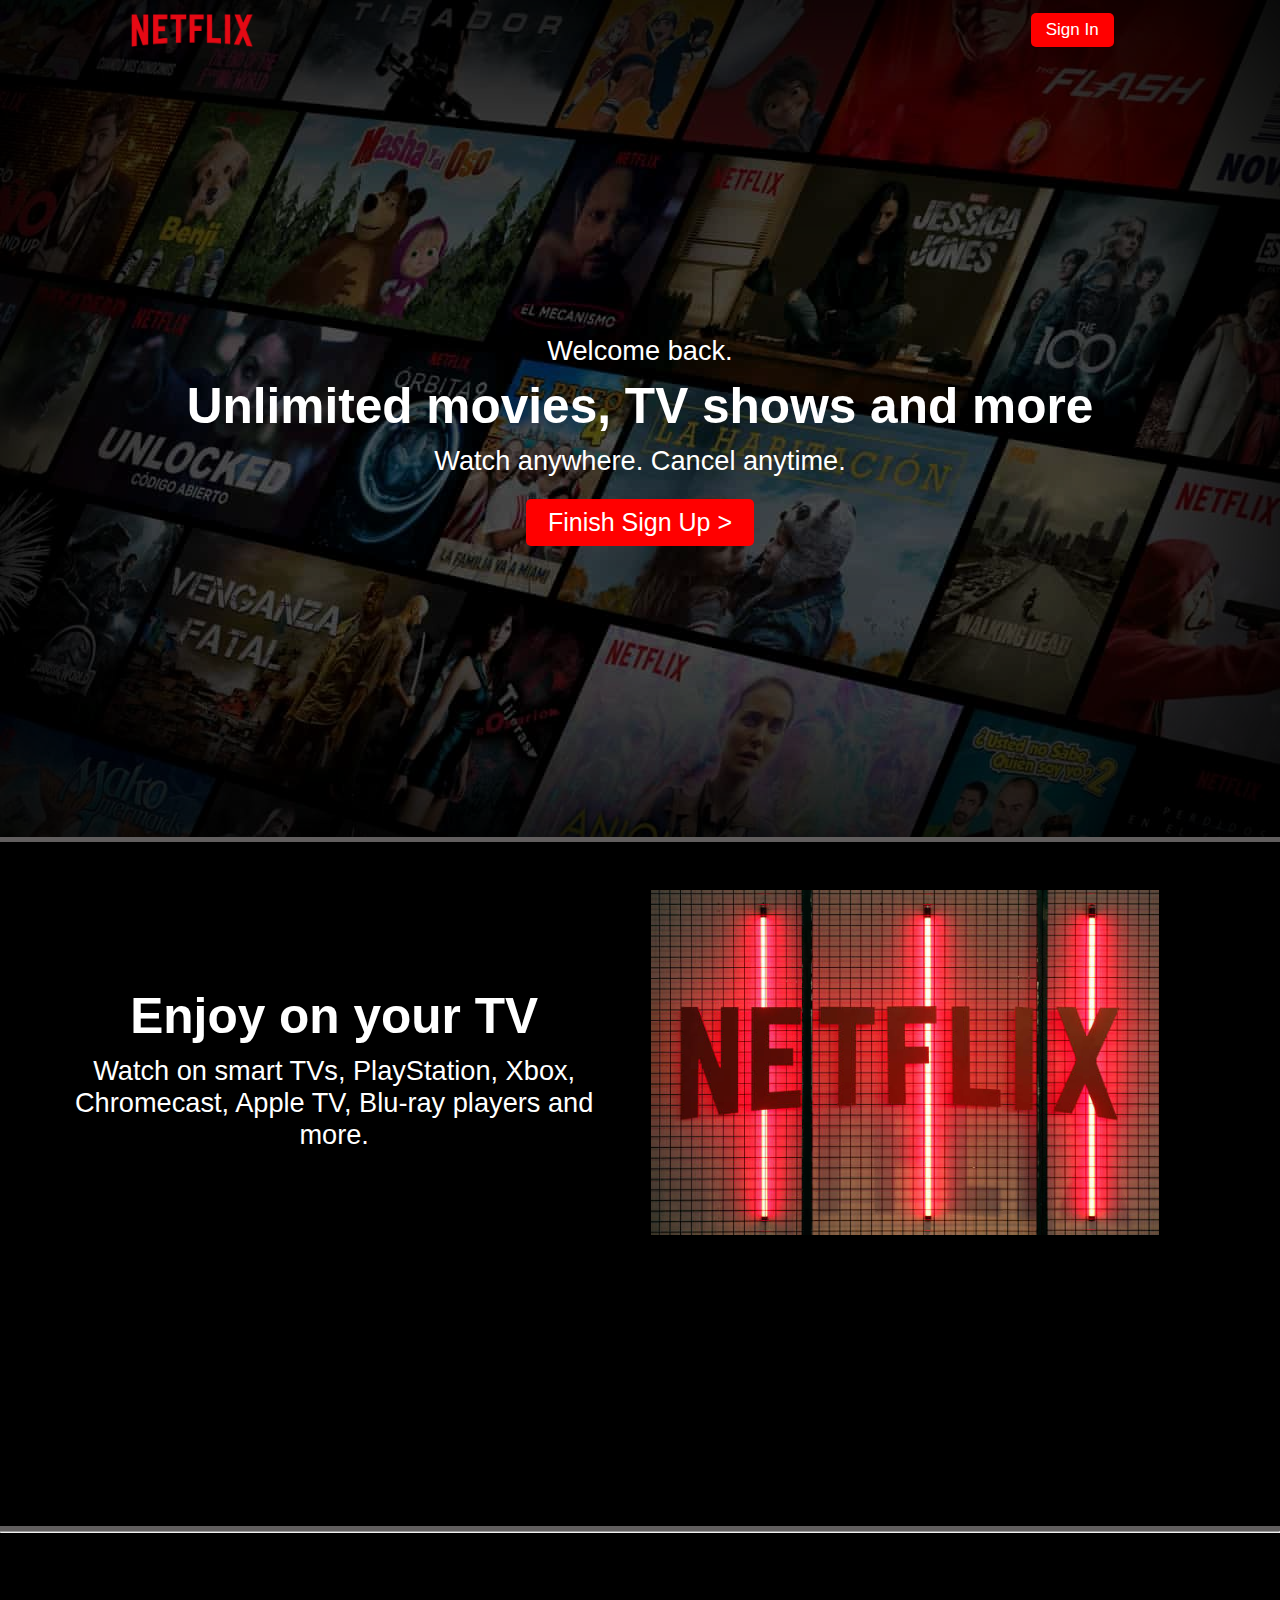
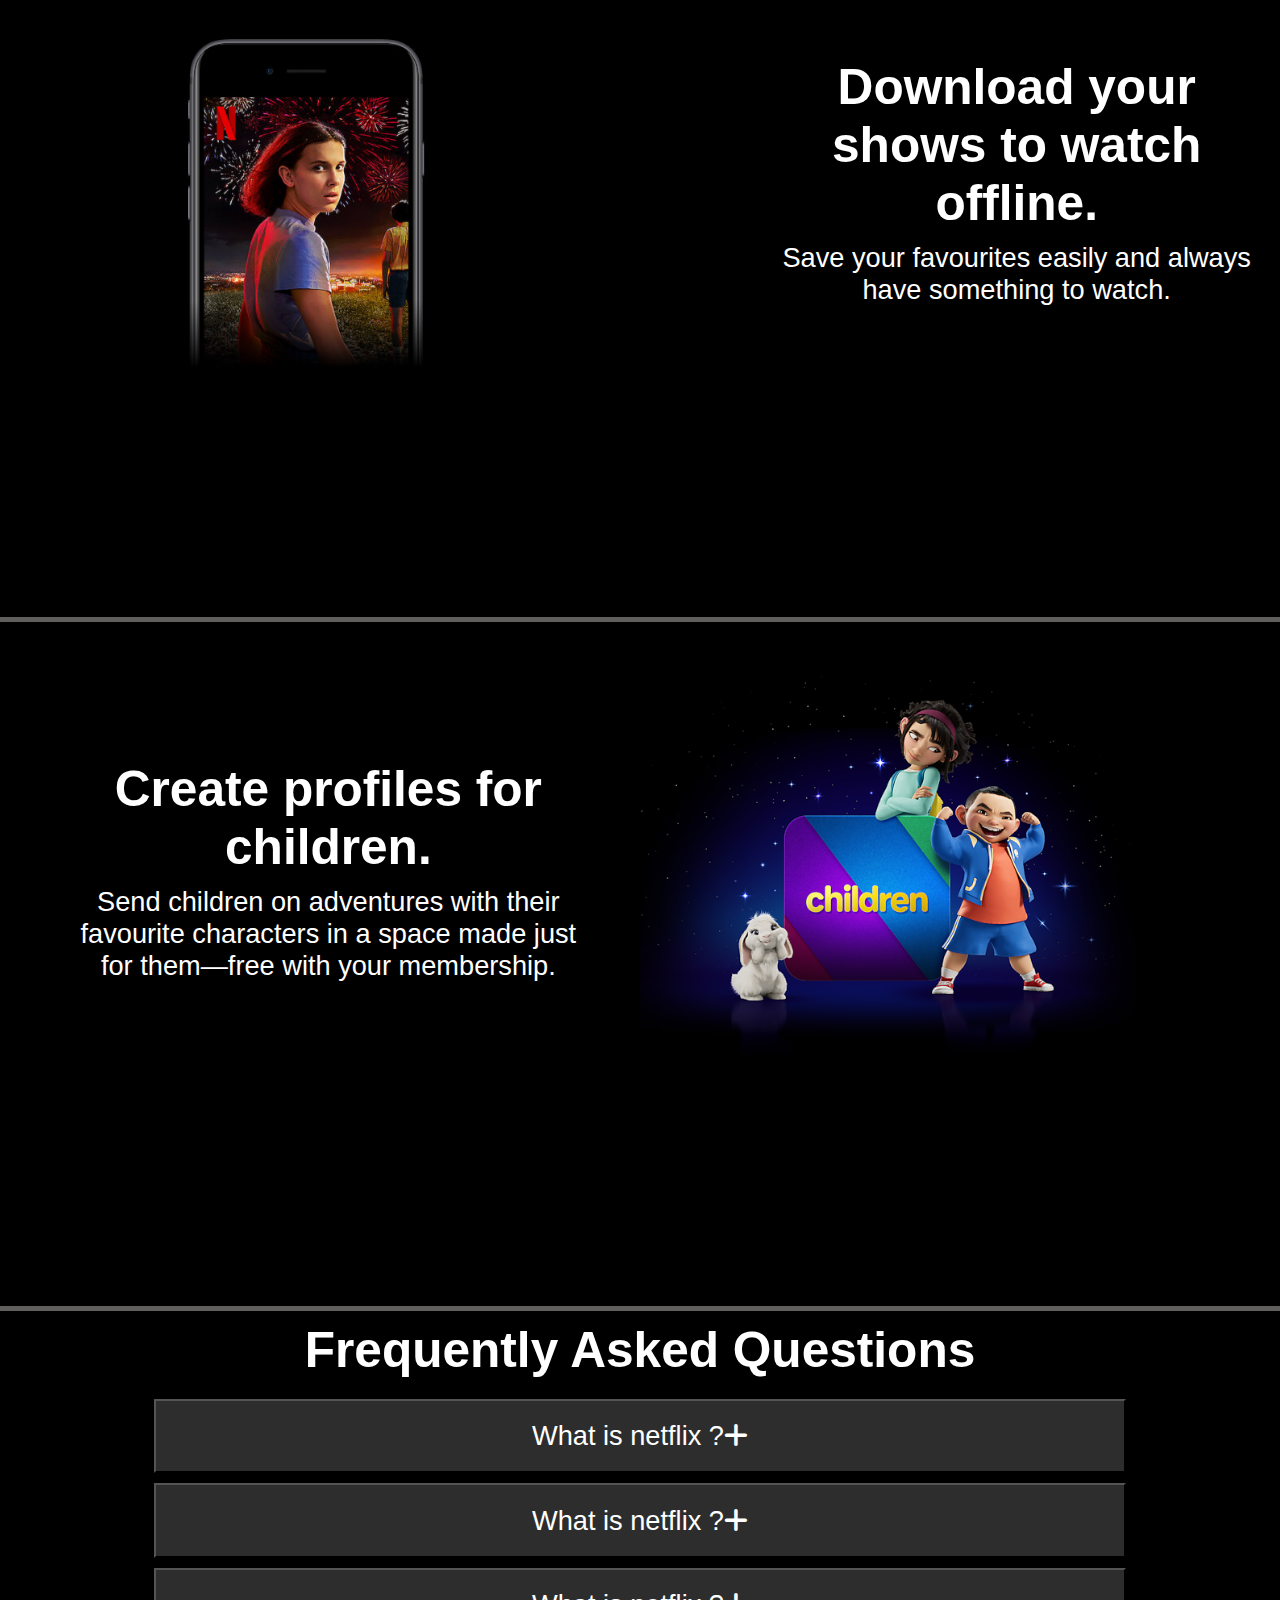
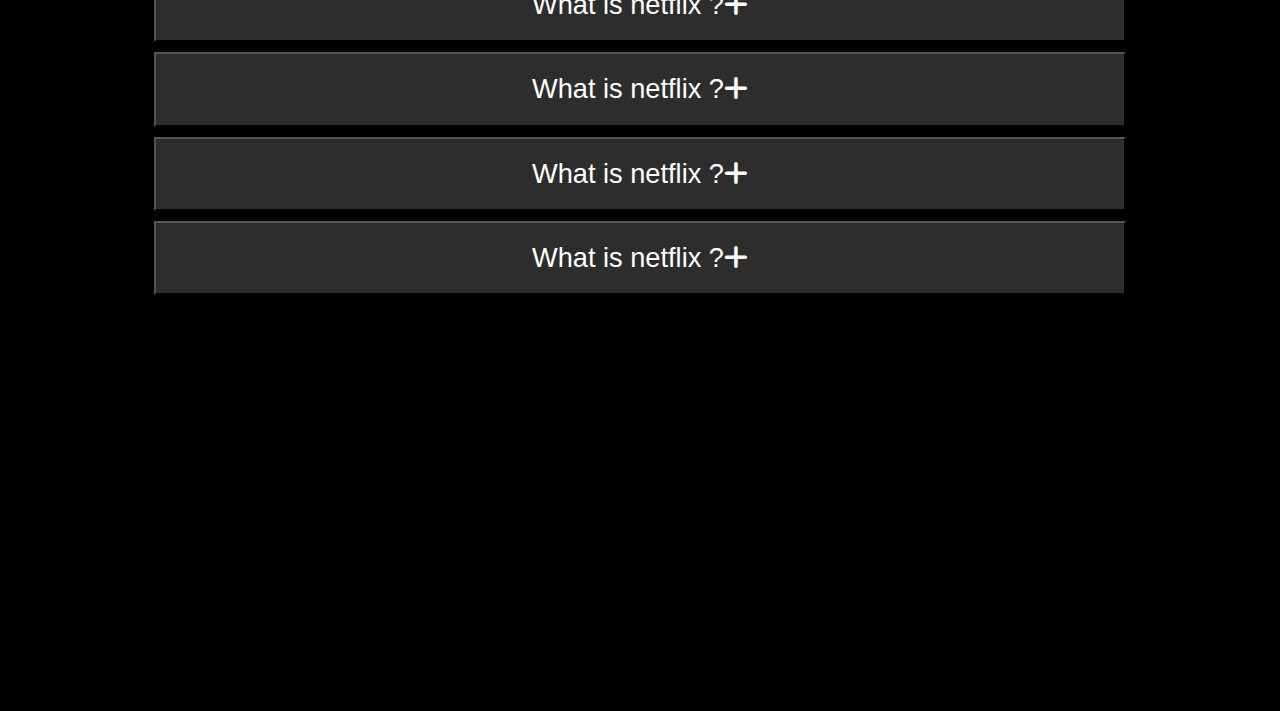
==== index.html @ b97a0d35 "first commit" ====
<!DOCTYPE html>
<html lang="en">

<head>
    <meta charset="UTF-8">
    <meta http-equiv="X-UA-Compatible" content="IE=edge">
    <meta name="viewport" content="width=device-width, initial-scale=1.0">
    <title>Netflix</title>
    <link href="img/Netata.webp" alt="no">
    <link rel="stylesheet" href="CSS/style.css">
    <link rel="stylesheet" href="https://cdnjs.cloudflare.com/ajax/libs/font-awesome/6.4.0/css/all.min.css">
</head>

<body>

    <div class="showcase">
        <div class="showcase-top">
            <img src="img/Netflix Logo.png" alt="Logo">
            <button class="btn-l btn-rounded">Sign In</button>
        </div>

        <div class="showcase-content">
            <p>Welcome back.</p>
            <h1>Unlimited movies, TV shows and more</h1>
            <p>Watch anywhere. Cancel anytime.</p>
            <button class="btn-xl btn-rounded">Finish Sign Up > </button>


        </div>
    </div>



    <div class="boxy">
        <div class="box">
            <div class="box-content">
                <h1>Enjoy on your TV</h1>
                <p>Watch on smart TVs, PlayStation, Xbox, Chromecast, Apple TV, Blu-ray players and more.</p>
            </div>
            <div>
                <img class="box-img" src="img/Netflix-4.jpg" alt="sai">
            </div>
        </div>
    </div>
    <hr>

    <div class="boxy">
        <div class="box">
            <div>
                <img class="box-img" src="img/Netflix-2.jpg" alt="sai">
            </div>
            <div class="box-content">
                <h1>Download your shows to watch offline.</h1>

                <p>Save your favourites easily and always have something to watch.</p>
            </div>

        </div>
    </div>
    <div class="boxy">
        <div class="box">
            <div class="box-content">
                <h1>Create profiles for children.
                </h1>
                <p>Send children on adventures with their favourite characters in a space made just for them—free with
                    your membership.

                </p>
            </div>
            <div>
                <img class="box-img" src="img/Netflix-3.png" alt="sai">
            </div>
        </div>
    </div>
    <div class="maxy">
        <h1 class="center">Frequently Asked Questions</h1>
        <div class="foot-box">
            <button class="bigBox">What is netflix ?<span><i class="fa-solid fa-plus"></i></span></button>
            <button class="bigBox">What is netflix ?<span><i class="fa-solid fa-plus"></i></span></button>
            <button class="bigBox">What is netflix ?<span><i class="fa-solid fa-plus"></i></span></button>
            <button class="bigBox">What is netflix ?<span><i class="fa-solid fa-plus"></i></span></button>
            <button class="bigBox">What is netflix ?<span><i class="fa-solid fa-plus"></i></span></button>

            <button class="bigBox">What is netflix ?<span><i class="fa-solid fa-plus"></i></span></button>


        </div>
    </div>

</body>

</html>
---- CSS/style.css ----
* {
    margin: 0;
    padding: 0;
    /* box-sizing: border-box; */
}

.showcase img {
    width: 10%;
    float: left;
    margin: 1% 10%;
}

:root {
    --light-grey: rgba(45, 45, 45, 1);
}

body {
    width: 100%;
    background: #000;
    font-family: Arial, Helvetica, sans-serif;
    color: white;
}

.showcase {
    position: relative;
    background: url('../img/Netflix\ Cover.jpg');
    height: 93vh;
    border-bottom: 5px solid rgb(97, 94, 94);

}

.showcase-top {
    height: 71px;
    position: relative;
    z-index: 5;
}

p {
    font-size: 1.7rem;
}

.showcase-content {
    height: 556px;
    display: flex;
    flex-direction: column;
    justify-content: center;
    align-items: center;
    color: white;
    position: relative;
    margin: 8% auto;
    z-index: 5;
}

h1 {

    font-size: 3.1rem;
    margin: 10px;
    font-weight: 900;
    col
}

.btn-rounded {
    border-radius: 5px;
    border: 2px solid transparent;
    background: red;
    color: white;
    padding: 5px 13px;
}

.btn-xl {
    font-size: 25px;
    margin: 22px 13px;
    padding: 7px 20px;
}

.btn-l {
    padding: 5px 13px;
    font-size: 17px;
    border-radius: 5px;
    border: 2px solid transparent;
    background: red;
    color: white;
    float: right;
    margin: 1% 13%;
}

.showcase::after {
    content: '';
    position: absolute;
    top: 0;
    left: 0;
    width: 100%;
    height: 100%;
    z-index: 1;
    background: rgba(0, 0, 0, 0.6);
    box-shadow: inset 0px 0px 411px 41px #000000
}

.boxy {
    height: 76vh;
    border-bottom: 5px solid rgb(97, 94, 94);
}

.box {
    color: white;
    display: flex;
}

.box-img {

    width: 75%;
    margin: 48px;
}

.box-content {
    width: 44%;
    display: flex;
    flex-direction: column;
    justify-content: center;
    align-items: center;
    text-align: center;

    margin-left: 65px;
}

.center {
    text-align: center;
}


/* Frequently asked question section */

.maxy {
    height: 110vh;
}

.foot-box {
    display: flex;
    flex-direction: column;
    margin: 15px auto;
}

.bigBox {
    font-size: 1.7em;
    padding: 1.2rem 10%;
    margin: 5px 12%;
    background-color: var(--light-grey);
    color: #fff;
}
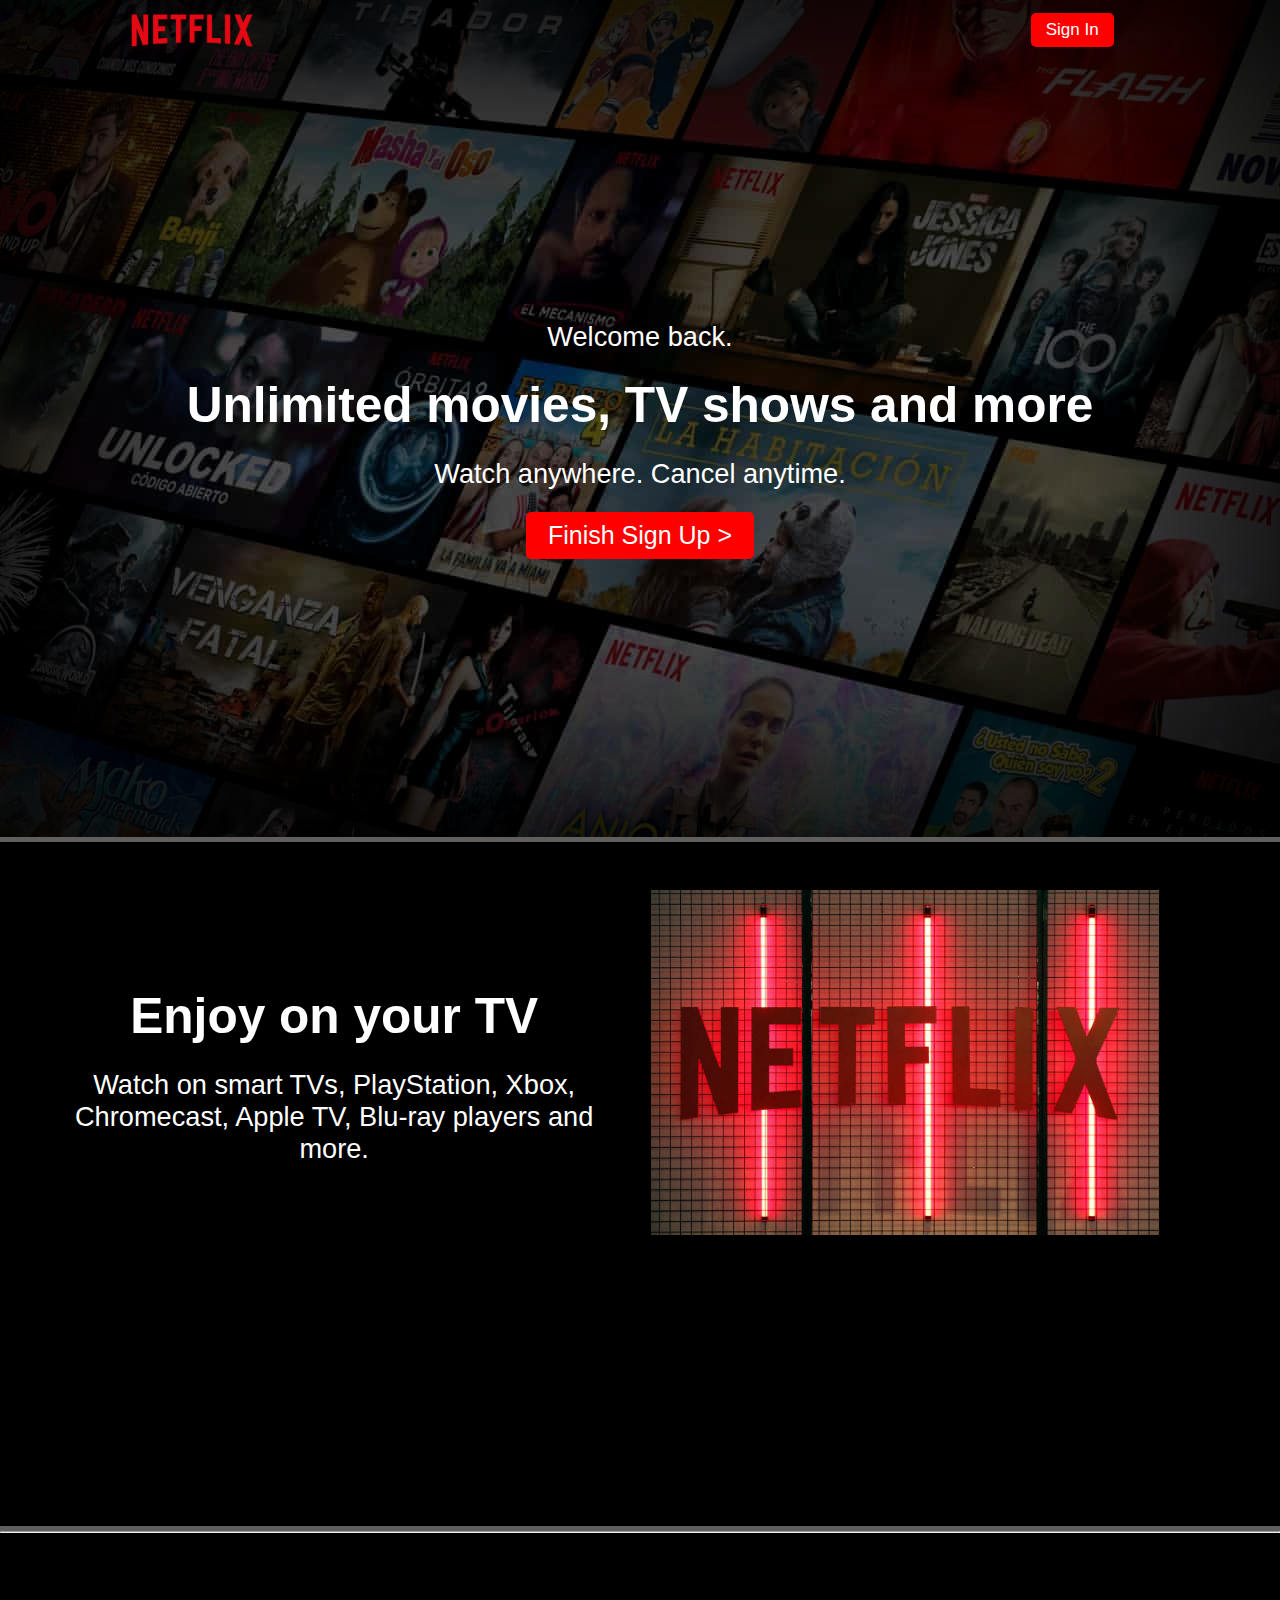
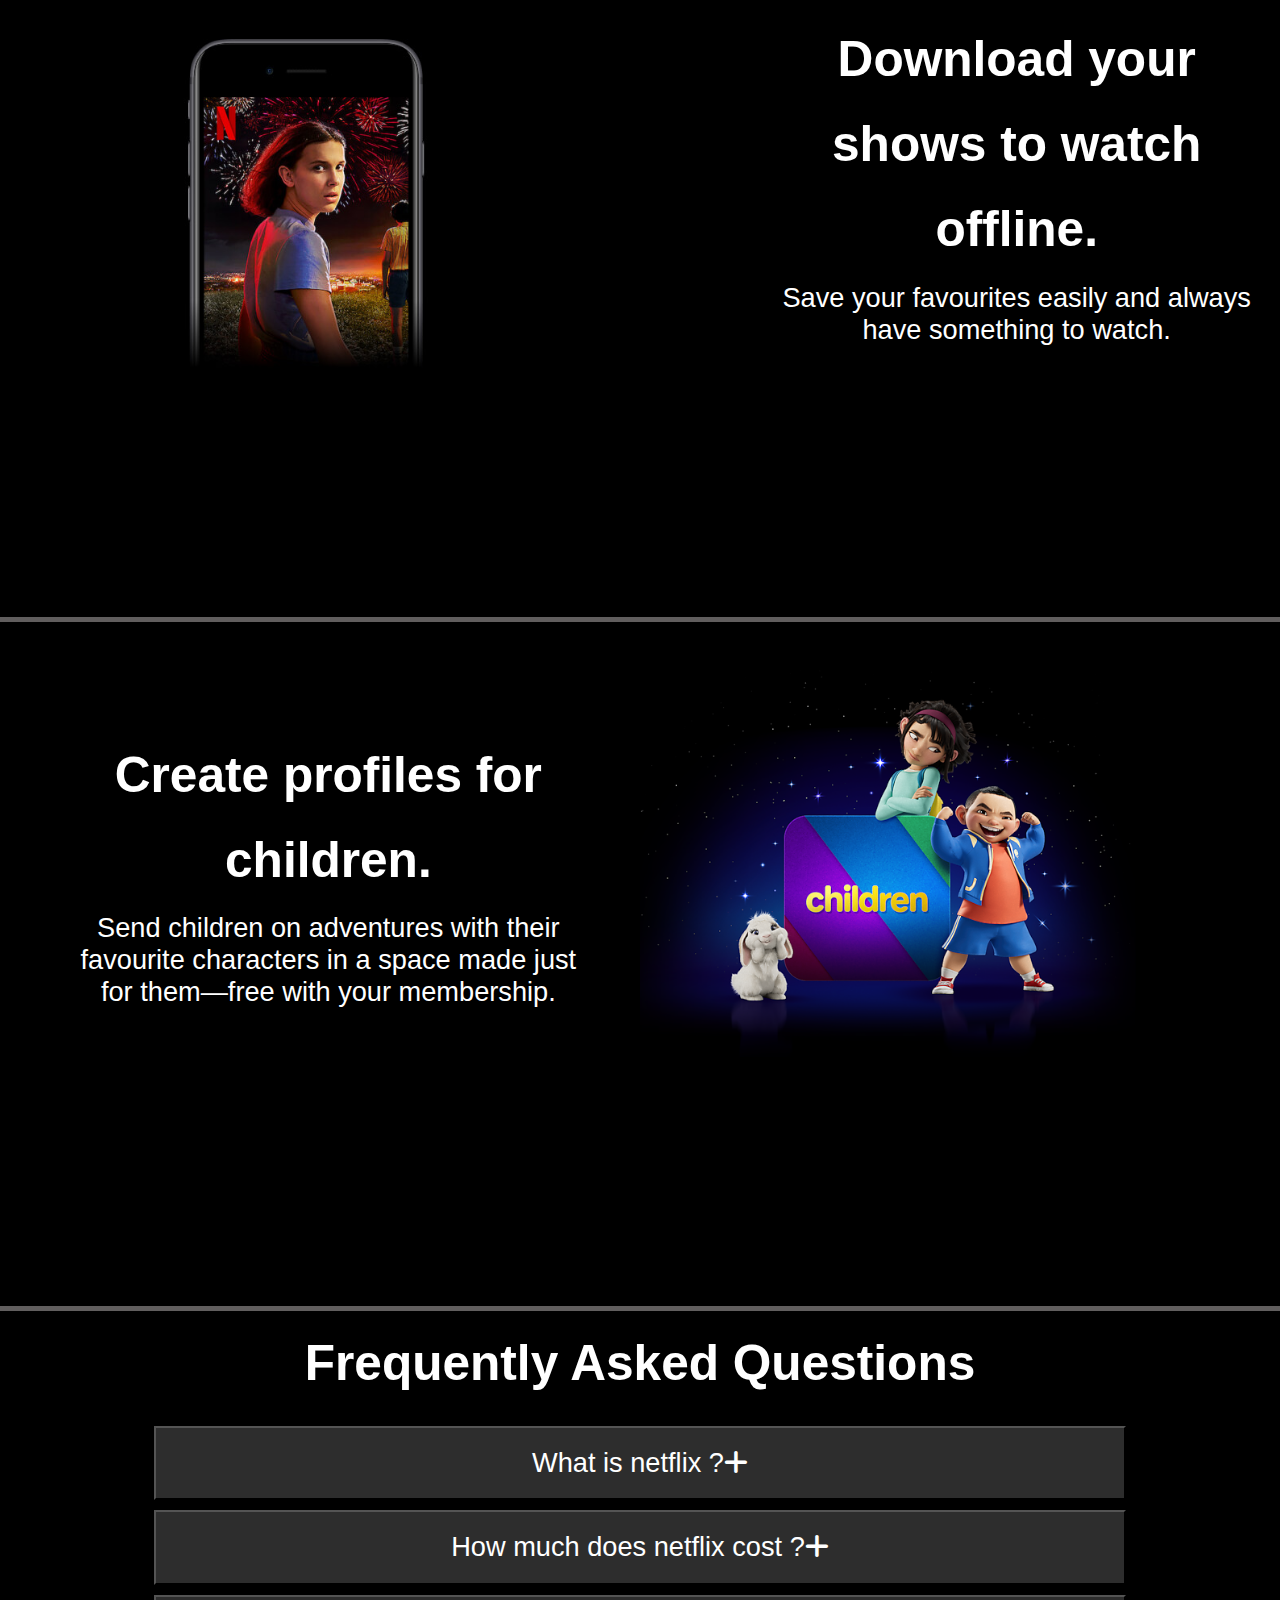
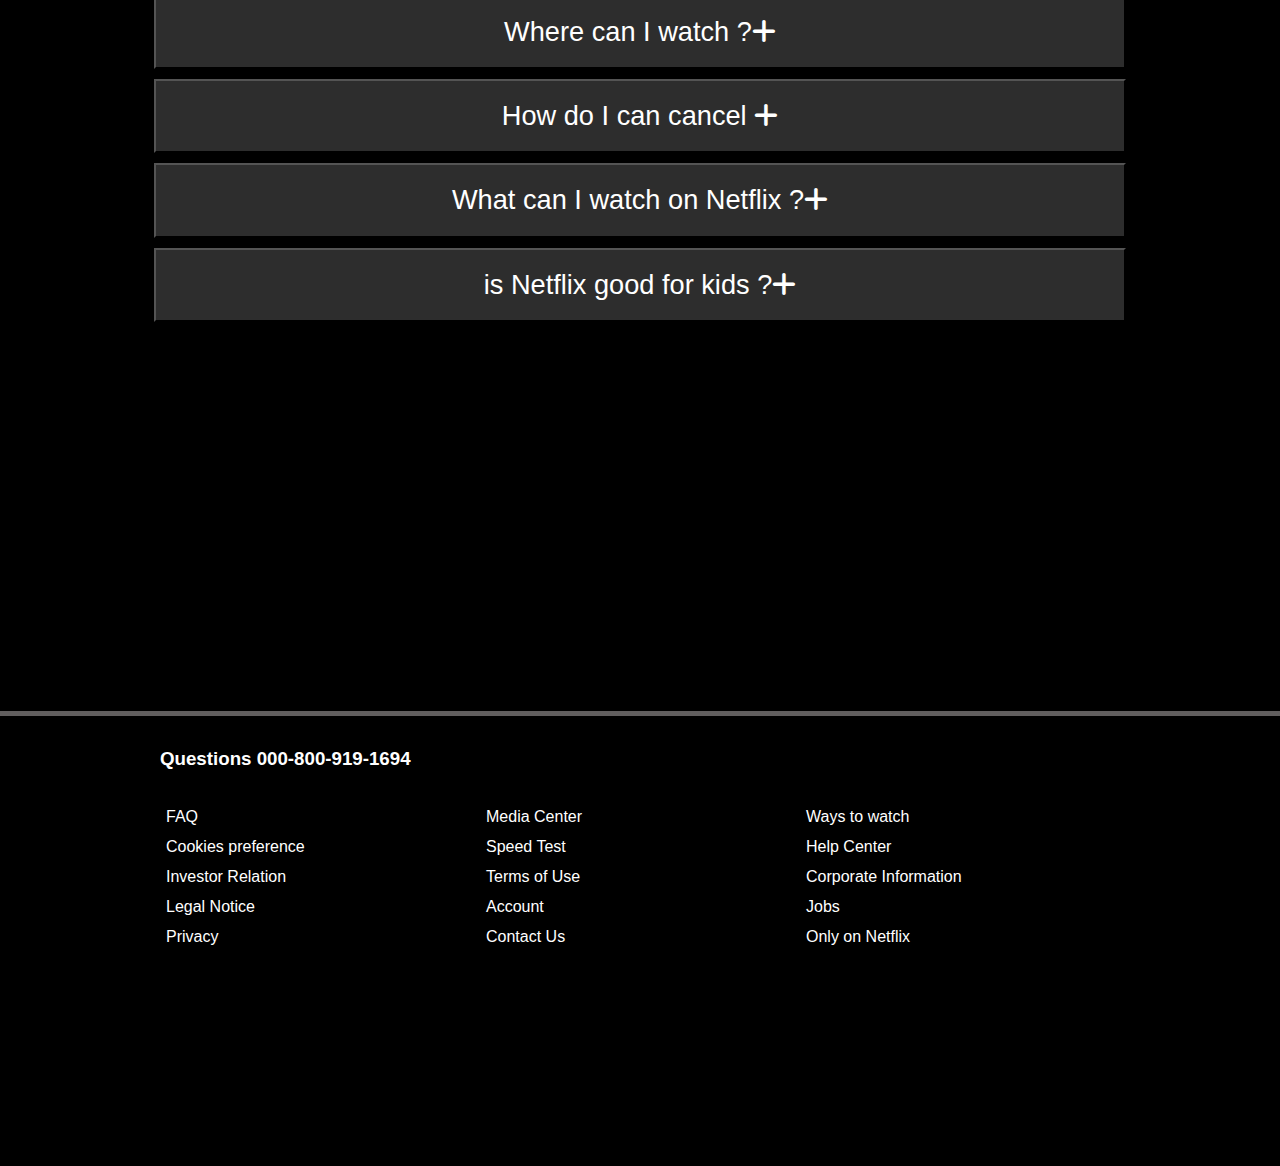
==== commit 29a7e07d: "Designed changed" ====
--- a/index.html
+++ b/index.html
@@ -13,7 +13,7 @@
 
 <body>
 
-    <div class="showcase">
+    <div class="showcase sec-line">
         <div class="showcase-top">
             <img src="img/Netflix Logo.png" alt="Logo">
             <button class="btn-l btn-rounded">Sign In</button>
@@ -31,7 +31,7 @@
 
 
 
-    <div class="boxy">
+    <div class="boxy sec-line">
         <div class="box">
             <div class="box-content">
                 <h1>Enjoy on your TV</h1>
@@ -44,7 +44,7 @@
     </div>
     <hr>
 
-    <div class="boxy">
+    <div class="boxy sec-line">
         <div class="box">
             <div>
                 <img class="box-img" src="img/Netflix-2.jpg" alt="sai">
@@ -57,7 +57,7 @@
 
         </div>
     </div>
-    <div class="boxy">
+    <div class="boxy sec-line">
         <div class="box">
             <div class="box-content">
                 <h1>Create profiles for children.
@@ -72,21 +72,48 @@
             </div>
         </div>
     </div>
-    <div class="maxy">
+    <div class="maxy sec-line">
         <h1 class="center">Frequently Asked Questions</h1>
         <div class="foot-box">
             <button class="bigBox">What is netflix ?<span><i class="fa-solid fa-plus"></i></span></button>
-            <button class="bigBox">What is netflix ?<span><i class="fa-solid fa-plus"></i></span></button>
-            <button class="bigBox">What is netflix ?<span><i class="fa-solid fa-plus"></i></span></button>
-            <button class="bigBox">What is netflix ?<span><i class="fa-solid fa-plus"></i></span></button>
-            <button class="bigBox">What is netflix ?<span><i class="fa-solid fa-plus"></i></span></button>
+            <button class="bigBox">How much does netflix cost ?<span><i class="fa-solid fa-plus"></i></span></button>
+            <button class="bigBox">Where can I watch ?<span><i class="fa-solid fa-plus"></i></span></button>
+            <button class="bigBox">How do I can cancel <span><i class="fa-solid fa-plus"></i></span></button>
+            <button class="bigBox">What can I watch on Netflix ?<span><i class="fa-solid fa-plus"></i></span></button>
 
-            <button class="bigBox">What is netflix ?<span><i class="fa-solid fa-plus"></i></span></button>
+            <button class="bigBox">is Netflix good for kids ?<span><i class="fa-solid fa-plus"></i></span></button>
 
 
         </div>
     </div>
 
+    <div class="footer">
+        <div class="footer-container">
+            <div class="footer-sec-1">
+                <h3>Questions <a href="#">000-800-919-1694</a></h3>
+
+                <ul>
+                    <li><a href="#">FAQ</a></li>
+                    <li><a href="#">Media Center</a></li>
+                    <li><a href="#">Ways to watch</a></li>
+                    <li><a href="#">Cookies preference</a></li>
+                    <li><a href="#">Speed Test</a></li>
+                    <li><a href="#">Help Center</a></li>
+                    <li><a href="#">Investor Relation</a></li>
+                    <li><a href="#">Terms of Use</a></li>
+                    <li><a href="#">Corporate Information</a></li>
+                    <li><a href="#">Legal Notice</a></li>
+                    <li><a href="#">Account</a></li>
+                    <li><a href="#">Jobs</a></li>
+                    <li><a href="#">Privacy</a></li>
+                    <li><a href="#">Contact Us</a></li>
+                    <li><a href="#">Only on Netflix</a></li>
+                </ul>
+            </div>
+        </div>
+
+    </div>
+
 </body>
 
 </html>--- a/CSS/style.css
+++ b/CSS/style.css
@@ -8,6 +8,7 @@
     width: 10%;
     float: left;
     margin: 1% 10%;
+    cursor: pointer;
 }
 
 :root {
@@ -25,7 +26,7 @@
     position: relative;
     background: url('../img/Netflix\ Cover.jpg');
     height: 93vh;
-    border-bottom: 5px solid rgb(97, 94, 94);
+
 
 }
 
@@ -56,7 +57,7 @@
     font-size: 3.1rem;
     margin: 10px;
     font-weight: 900;
-    col
+    line-height: 5.3rem;
 }
 
 .btn-rounded {
@@ -98,7 +99,6 @@
 
 .boxy {
     height: 76vh;
-    border-bottom: 5px solid rgb(97, 94, 94);
 }
 
 .box {
@@ -146,4 +146,61 @@
     margin: 5px 12%;
     background-color: var(--light-grey);
     color: #fff;
+}
+
+/* Footer  */
+footer {
+    height: 56vh;
+    width: 100%;
+    background-color: #000
+}
+
+.footer-container {
+    background-color: #000;
+    height: 50vh;
+    width: 75%;
+    margin: auto;
+
+}
+
+.footer-sec-1 {
+    padding: 2rem 0;
+}
+
+ul {
+    display: grid;
+    grid-template-columns: repeat(3, 1fr);
+    /* place-items: center; */
+    padding: 2rem 0;
+
+}
+
+li {
+    padding: 0;
+    margin: 6px;
+    list-style: none;
+    color: #fff;
+
+}
+
+a {
+    text-decoration: none;
+    color: #fff;
+}
+
+a:hover {
+    text-decoration: underline;
+}
+
+h3 {
+    color: #fff;
+}
+
+/* Utility Classes */
+.sec-line {
+    border-bottom: 5px solid rgb(97, 94, 94);
+}
+
+button {
+    cursor: pointer;
 }